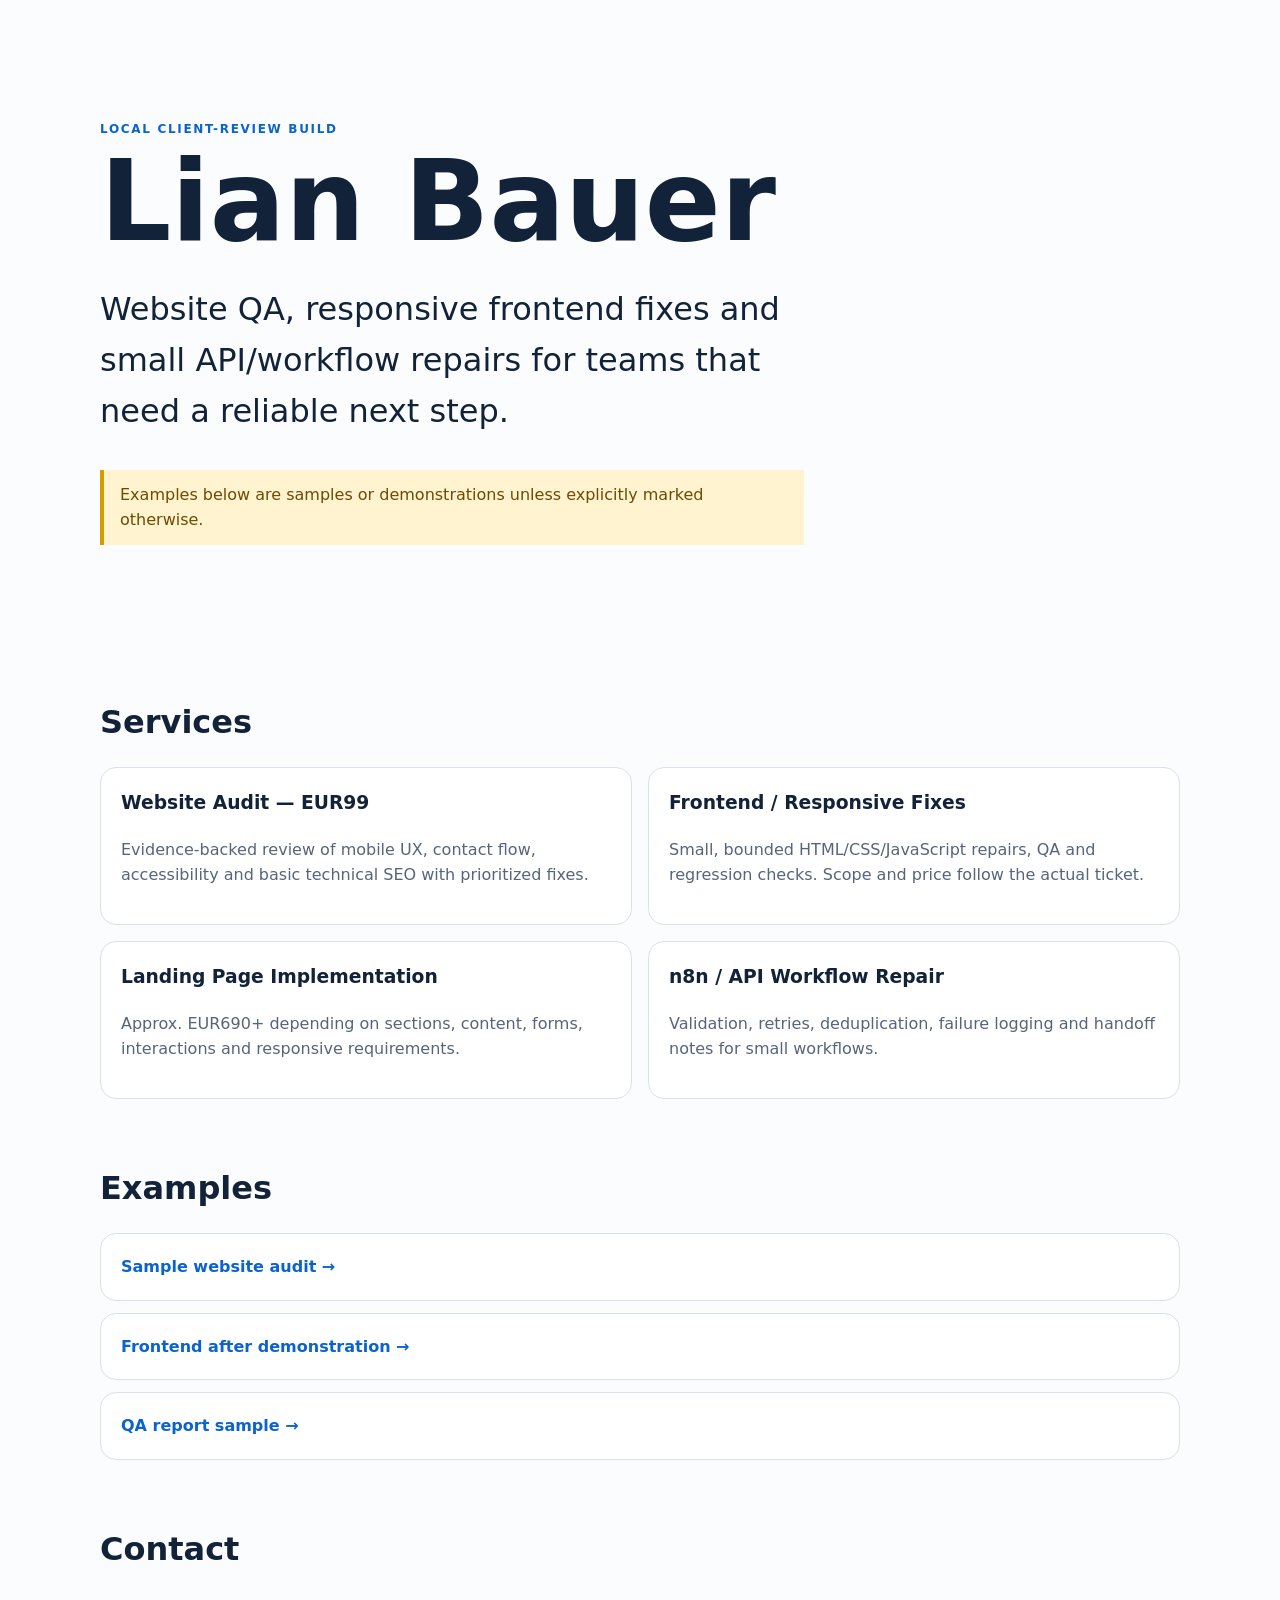
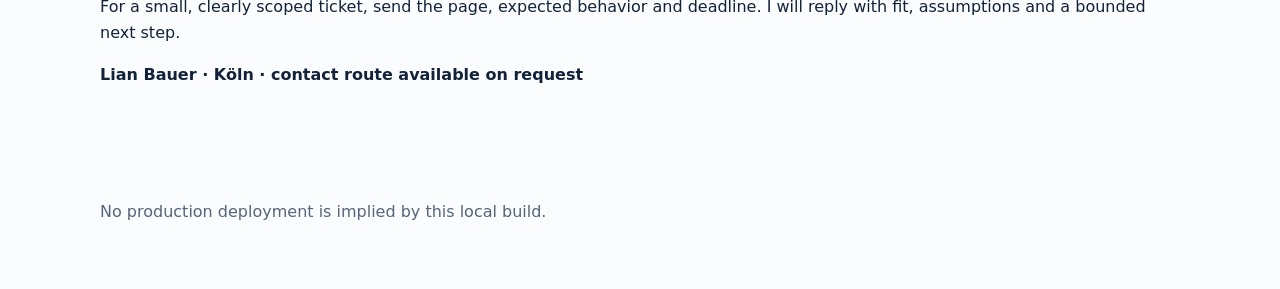
==== index.html @ b645bde7 "publish public portfolio" ====
<!doctype html>
<html lang="en">
<head><meta charset="utf-8"><meta name="viewport" content="width=device-width, initial-scale=1"><meta name="description" content="Lian Bauer provides bounded website QA, responsive frontend fixes and small API or workflow repairs."><meta name="theme-color" content="#0b63ce"><title>Lian Bauer — Website QA & Frontend Fixes</title><link rel="stylesheet" href="styles.css"></head>
<body>
  <header class="shell hero">
    <p class="kicker">LOCAL CLIENT-REVIEW BUILD</p>
    <h1>Lian Bauer</h1>
    <p class="lede">Website QA, responsive frontend fixes and small API/workflow repairs for teams that need a reliable next step.</p>
    <p class="truth">Examples below are samples or demonstrations unless explicitly marked otherwise.</p>
  </header>
  <main class="shell">
    <section><h2>Services</h2><div class="grid">
      <article><h3>Website Audit — EUR99</h3><p>Evidence-backed review of mobile UX, contact flow, accessibility and basic technical SEO with prioritized fixes.</p></article>
      <article><h3>Frontend / Responsive Fixes</h3><p>Small, bounded HTML/CSS/JavaScript repairs, QA and regression checks. Scope and price follow the actual ticket.</p></article>
      <article><h3>Landing Page Implementation</h3><p>Approx. EUR690+ depending on sections, content, forms, interactions and responsive requirements.</p></article>
      <article><h3>n8n / API Workflow Repair</h3><p>Validation, retries, deduplication, failure logging and handoff notes for small workflows.</p></article>
    </div></section>
    <section><h2>Examples</h2><div class="links">
      <a href="examples/audit.html">Sample website audit →</a>
      <a href="examples/demo.html">Frontend after demonstration →</a>
      <a href="examples/qa.html">QA report sample →</a>
    </div></section>
    <section><h2>Contact</h2><p>For a small, clearly scoped ticket, send the page, expected behavior and deadline. I will reply with fit, assumptions and a bounded next step.</p><p class="contact">Lian Bauer · Köln · contact route available on request</p></section>
  </main>
  <footer class="shell"><p>No production deployment is implied by this local build.</p></footer>
</body>
</html>
---- styles.css ----
:root { color-scheme: light; --ink: #122238; --muted: #56657a; --line: #d8e1ed; --accent: #0b63ce; --wash: #eef5ff; }
* { box-sizing: border-box; }
body { margin: 0; font: 16px/1.6 system-ui, sans-serif; color: var(--ink); background: #fbfcfe; }
.shell { width: min(1080px, calc(100% - 2rem)); margin: auto; }
.hero { padding: 12vh 0 8vh; }
.kicker { color: var(--accent); font-size: .75rem; font-weight: 800; letter-spacing: .14em; }
h1 { font-size: clamp(3.5rem, 10vw, 7rem); line-height: .9; margin: .4rem 0 1.5rem; }
h2 { margin: 4rem 0 1.2rem; font-size: 2rem; }
h3 { margin-top: 0; }
.lede { max-width: 44rem; font-size: clamp(1.25rem, 3vw, 2rem); }
.truth { color: #6f4a00; background: #fff4cf; padding: .75rem 1rem; border-left: 4px solid #d99a00; max-width: 44rem; }
.grid { display: grid; grid-template-columns: repeat(2, minmax(0, 1fr)); gap: 1rem; }
article, .links a { display: block; border: 1px solid var(--line); border-radius: 1rem; padding: 1.25rem; background: white; }
article p { color: var(--muted); }
.links { display: grid; gap: .75rem; }
.links a { color: var(--accent); font-weight: 700; text-decoration: none; }
.contact { font-weight: 700; }
footer { padding: 5rem 0 3rem; color: var(--muted); }
@media (max-width: 640px) { .grid { grid-template-columns: 1fr; } .hero { padding-top: 8vh; } }
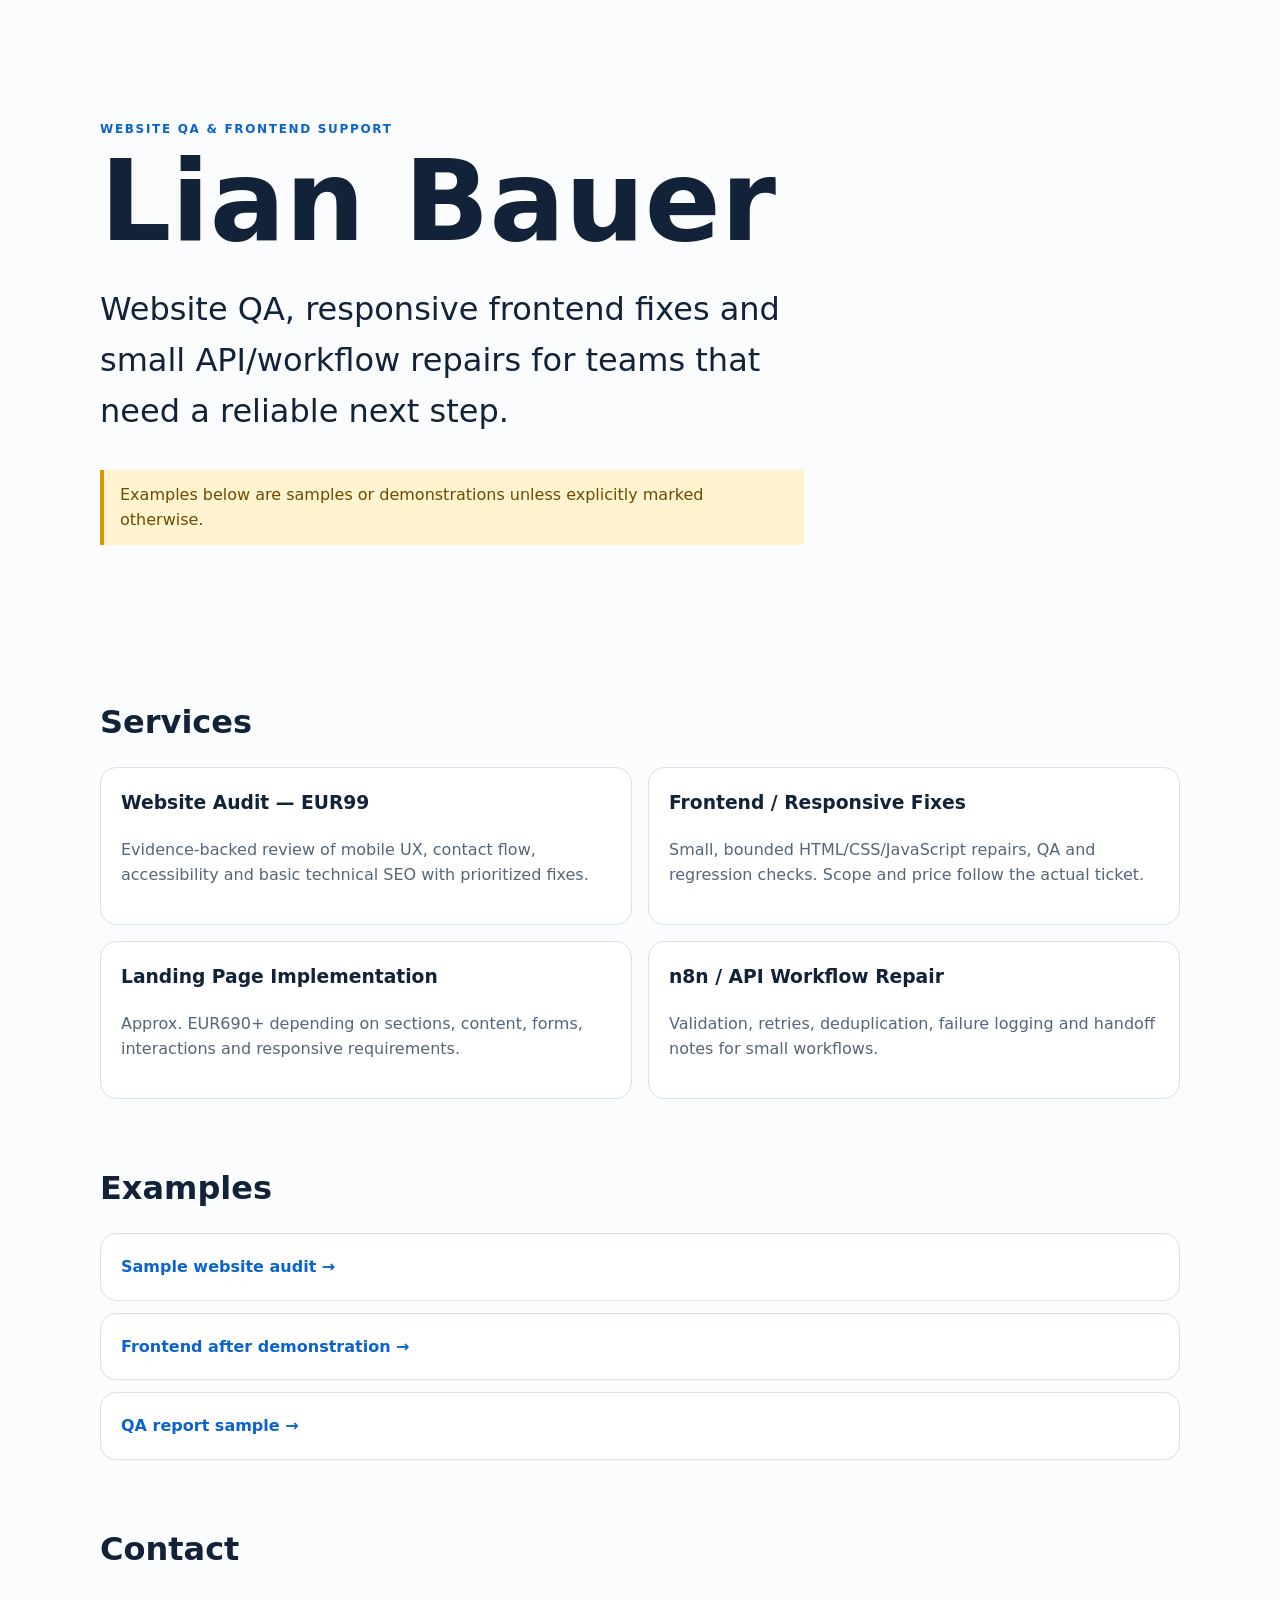
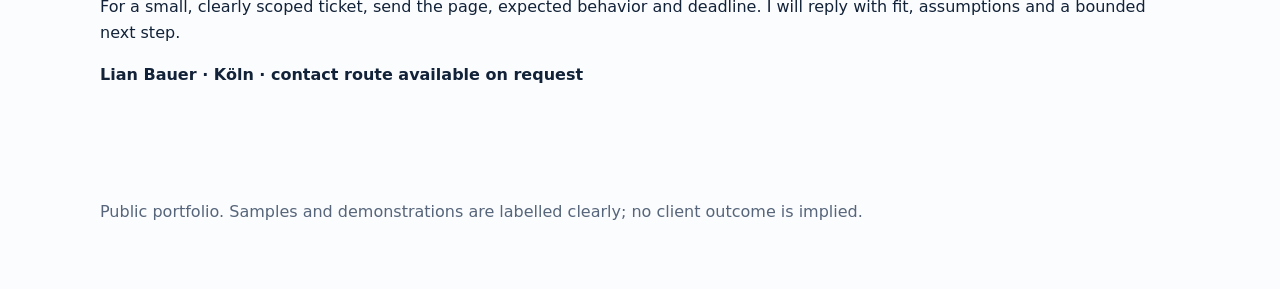
==== commit b829f3e5: "clarify public portfolio status" ====
--- a/index.html
+++ b/index.html
@@ -3,7 +3,7 @@
 <head><meta charset="utf-8"><meta name="viewport" content="width=device-width, initial-scale=1"><meta name="description" content="Lian Bauer provides bounded website QA, responsive frontend fixes and small API or workflow repairs."><meta name="theme-color" content="#0b63ce"><title>Lian Bauer — Website QA & Frontend Fixes</title><link rel="stylesheet" href="styles.css"></head>
 <body>
   <header class="shell hero">
-    <p class="kicker">LOCAL CLIENT-REVIEW BUILD</p>
+    <p class="kicker">WEBSITE QA & FRONTEND SUPPORT</p>
     <h1>Lian Bauer</h1>
     <p class="lede">Website QA, responsive frontend fixes and small API/workflow repairs for teams that need a reliable next step.</p>
     <p class="truth">Examples below are samples or demonstrations unless explicitly marked otherwise.</p>
@@ -22,6 +22,6 @@
     </div></section>
     <section><h2>Contact</h2><p>For a small, clearly scoped ticket, send the page, expected behavior and deadline. I will reply with fit, assumptions and a bounded next step.</p><p class="contact">Lian Bauer · Köln · contact route available on request</p></section>
   </main>
-  <footer class="shell"><p>No production deployment is implied by this local build.</p></footer>
+  <footer class="shell"><p>Public portfolio. Samples and demonstrations are labelled clearly; no client outcome is implied.</p></footer>
 </body>
 </html>
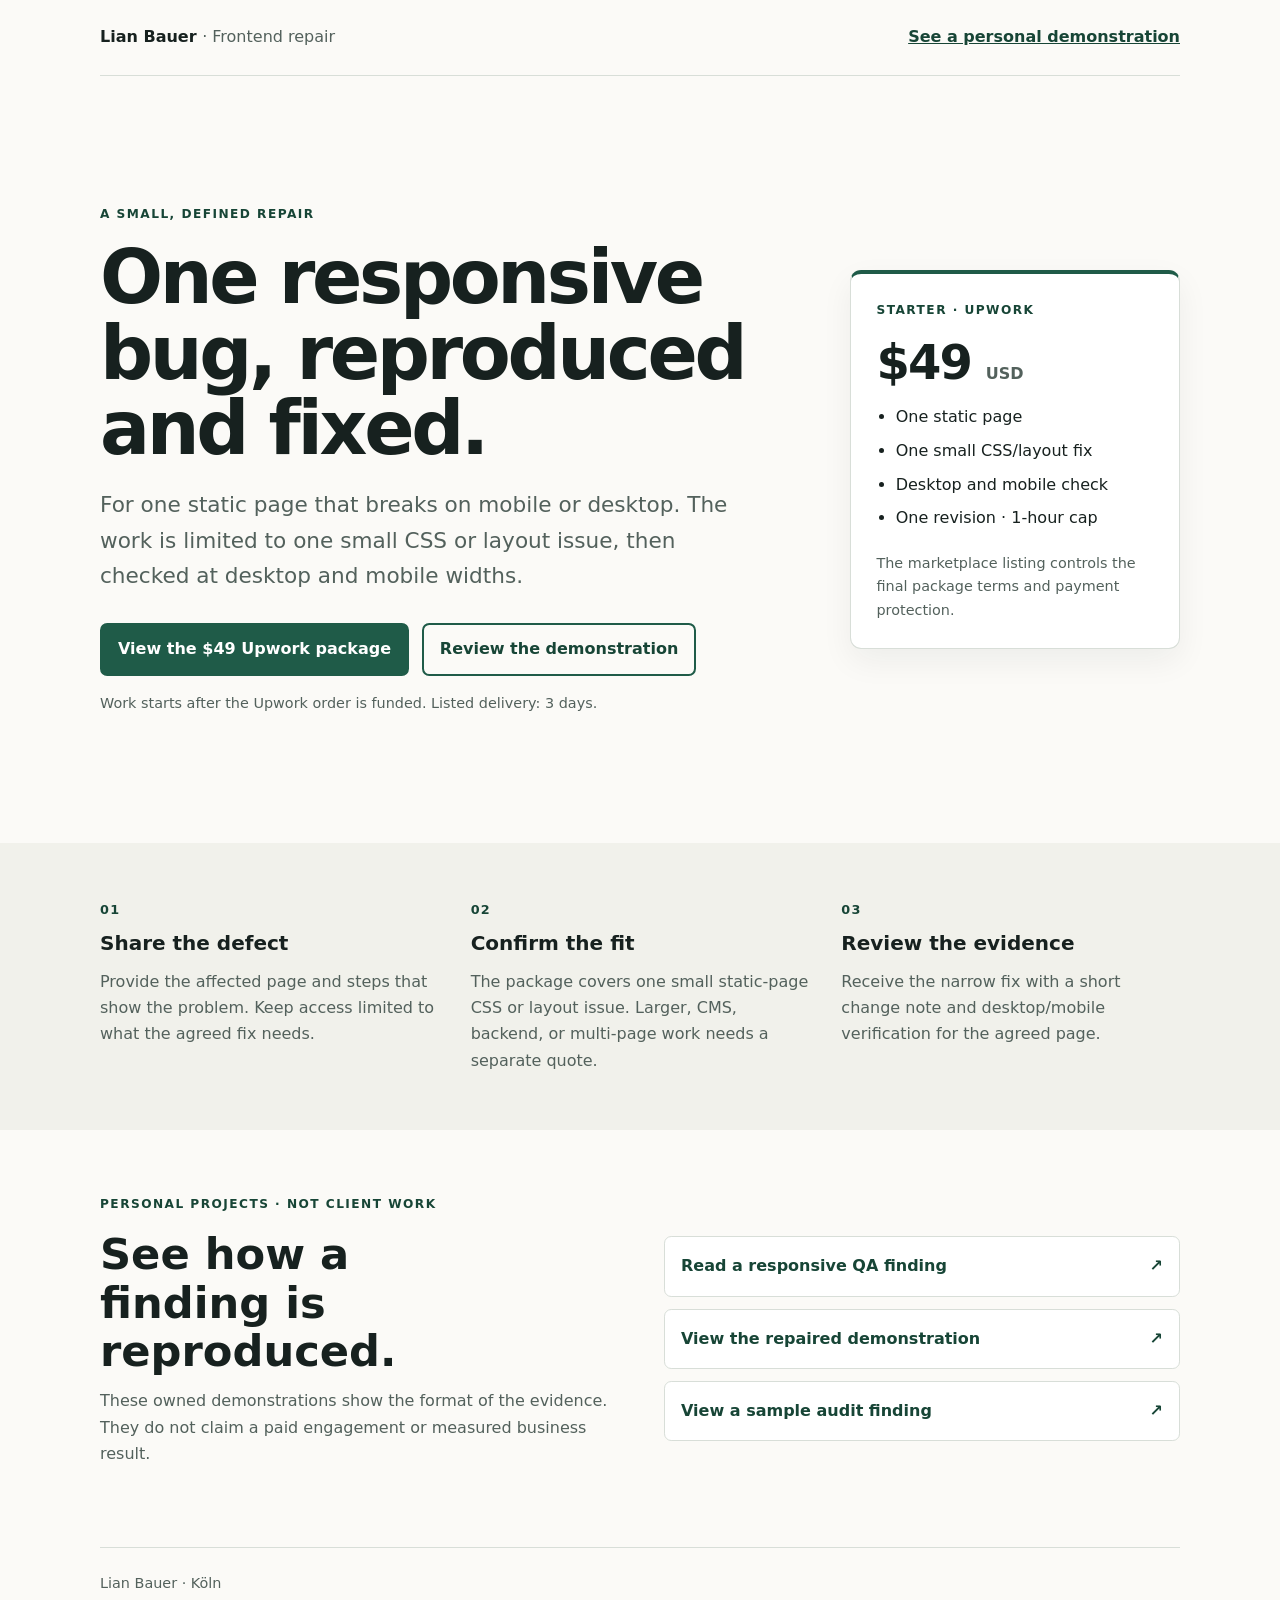
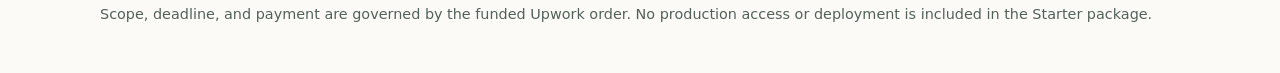
==== commit a0d95506: "Publish conversion-focused frontend repair portfolio" ====
--- a/index.html
+++ b/index.html
@@ -1,27 +1,70 @@
 <!doctype html>
 <html lang="en">
-<head><meta charset="utf-8"><meta name="viewport" content="width=device-width, initial-scale=1"><meta name="description" content="Lian Bauer provides bounded website QA, responsive frontend fixes and small API or workflow repairs."><meta name="theme-color" content="#0b63ce"><title>Lian Bauer — Website QA & Frontend Fixes</title><link rel="stylesheet" href="styles.css"></head>
+<head>
+  <meta charset="utf-8">
+  <meta name="viewport" content="width=device-width, initial-scale=1">
+  <meta name="description" content="A fixed-scope responsive CSS repair for one static page, with desktop and mobile verification.">
+  <meta name="theme-color" content="#f5f4f0">
+  <title>One Responsive Frontend Fix — Lian Bauer</title>
+  <link rel="icon" href="favicon.svg" type="image/svg+xml">
+  <link rel="stylesheet" href="styles.css">
+</head>
 <body>
-  <header class="shell hero">
-    <p class="kicker">WEBSITE QA & FRONTEND SUPPORT</p>
-    <h1>Lian Bauer</h1>
-    <p class="lede">Website QA, responsive frontend fixes and small API/workflow repairs for teams that need a reliable next step.</p>
-    <p class="truth">Examples below are samples or demonstrations unless explicitly marked otherwise.</p>
+  <header class="shell topbar">
+    <a class="wordmark" href="index.html" aria-label="Lian Bauer home">Lian Bauer <span>· Frontend repair</span></a>
+    <a class="text-link" href="#proof">See a personal demonstration</a>
   </header>
-  <main class="shell">
-    <section><h2>Services</h2><div class="grid">
-      <article><h3>Website Audit — EUR99</h3><p>Evidence-backed review of mobile UX, contact flow, accessibility and basic technical SEO with prioritized fixes.</p></article>
-      <article><h3>Frontend / Responsive Fixes</h3><p>Small, bounded HTML/CSS/JavaScript repairs, QA and regression checks. Scope and price follow the actual ticket.</p></article>
-      <article><h3>Landing Page Implementation</h3><p>Approx. EUR690+ depending on sections, content, forms, interactions and responsive requirements.</p></article>
-      <article><h3>n8n / API Workflow Repair</h3><p>Validation, retries, deduplication, failure logging and handoff notes for small workflows.</p></article>
-    </div></section>
-    <section><h2>Examples</h2><div class="links">
-      <a href="examples/audit.html">Sample website audit →</a>
-      <a href="examples/demo.html">Frontend after demonstration →</a>
-      <a href="examples/qa.html">QA report sample →</a>
-    </div></section>
-    <section><h2>Contact</h2><p>For a small, clearly scoped ticket, send the page, expected behavior and deadline. I will reply with fit, assumptions and a bounded next step.</p><p class="contact">Lian Bauer · Köln · contact route available on request</p></section>
+
+  <main>
+    <section class="shell hero" aria-labelledby="offer-title">
+      <div class="hero-copy">
+        <p class="eyebrow">A SMALL, DEFINED REPAIR</p>
+        <h1 id="offer-title">One responsive bug, reproduced and fixed.</h1>
+        <p class="lede">For one static page that breaks on mobile or desktop. The work is limited to one small CSS or layout issue, then checked at desktop and mobile widths.</p>
+        <div class="actions">
+          <a class="button primary" href="https://www.upwork.com/services/product/development-it-i-will-reproduce-and-fix-one-responsive-frontend-bug-on-your-website-2103158938986307155">View the $49 Upwork package</a>
+          <a class="button secondary" href="#proof">Review the demonstration</a>
+        </div>
+        <p class="quiet">Work starts after the Upwork order is funded. Listed delivery: 3 days.</p>
+      </div>
+      <aside class="offer-card" aria-label="Starter package details">
+        <p class="eyebrow">STARTER · UPWORK</p>
+        <p class="price">$49 <span>USD</span></p>
+        <ul>
+          <li>One static page</li>
+          <li>One small CSS/layout fix</li>
+          <li>Desktop and mobile check</li>
+          <li>One revision · 1-hour cap</li>
+        </ul>
+        <p class="fine-print">The marketplace listing controls the final package terms and payment protection.</p>
+      </aside>
+    </section>
+
+    <section class="band">
+      <div class="shell steps">
+        <div><p class="step-number">01</p><h2>Share the defect</h2><p>Provide the affected page and steps that show the problem. Keep access limited to what the agreed fix needs.</p></div>
+        <div><p class="step-number">02</p><h2>Confirm the fit</h2><p>The package covers one small static-page CSS or layout issue. Larger, CMS, backend, or multi-page work needs a separate quote.</p></div>
+        <div><p class="step-number">03</p><h2>Review the evidence</h2><p>Receive the narrow fix with a short change note and desktop/mobile verification for the agreed page.</p></div>
+      </div>
+    </section>
+
+    <section class="shell proof" id="proof" aria-labelledby="proof-title">
+      <div>
+        <p class="eyebrow">PERSONAL PROJECTS · NOT CLIENT WORK</p>
+        <h2 id="proof-title">See how a finding is reproduced.</h2>
+        <p>These owned demonstrations show the format of the evidence. They do not claim a paid engagement or measured business result.</p>
+      </div>
+      <div class="proof-links">
+        <a href="examples/qa.html">Read a responsive QA finding <span aria-hidden="true">↗</span></a>
+        <a href="examples/demo.html">View the repaired demonstration <span aria-hidden="true">↗</span></a>
+        <a href="examples/audit.html">View a sample audit finding <span aria-hidden="true">↗</span></a>
+      </div>
+    </section>
   </main>
-  <footer class="shell"><p>Public portfolio. Samples and demonstrations are labelled clearly; no client outcome is implied.</p></footer>
+
+  <footer class="shell footer">
+    <p>Lian Bauer · Köln</p>
+    <p>Scope, deadline, and payment are governed by the funded Upwork order. No production access or deployment is included in the Starter package.</p>
+  </footer>
 </body>
 </html>
--- a/styles.css
+++ b/styles.css
@@ -1,19 +1,71 @@
-:root { color-scheme: light; --ink: #122238; --muted: #56657a; --line: #d8e1ed; --accent: #0b63ce; --wash: #eef5ff; }
+:root {
+  color-scheme: light;
+  --ink: #17211f;
+  --muted: #53615c;
+  --line: #d8ded8;
+  --paper: #fbfaf7;
+  --wash: #f1f1eb;
+  --green: #1f5b48;
+  --green-dark: #174536;
+  --focus: #ad4f08;
+}
 * { box-sizing: border-box; }
-body { margin: 0; font: 16px/1.6 system-ui, sans-serif; color: var(--ink); background: #fbfcfe; }
-.shell { width: min(1080px, calc(100% - 2rem)); margin: auto; }
-.hero { padding: 12vh 0 8vh; }
-.kicker { color: var(--accent); font-size: .75rem; font-weight: 800; letter-spacing: .14em; }
-h1 { font-size: clamp(3.5rem, 10vw, 7rem); line-height: .9; margin: .4rem 0 1.5rem; }
-h2 { margin: 4rem 0 1.2rem; font-size: 2rem; }
-h3 { margin-top: 0; }
-.lede { max-width: 44rem; font-size: clamp(1.25rem, 3vw, 2rem); }
-.truth { color: #6f4a00; background: #fff4cf; padding: .75rem 1rem; border-left: 4px solid #d99a00; max-width: 44rem; }
-.grid { display: grid; grid-template-columns: repeat(2, minmax(0, 1fr)); gap: 1rem; }
-article, .links a { display: block; border: 1px solid var(--line); border-radius: 1rem; padding: 1.25rem; background: white; }
-article p { color: var(--muted); }
-.links { display: grid; gap: .75rem; }
-.links a { color: var(--accent); font-weight: 700; text-decoration: none; }
-.contact { font-weight: 700; }
-footer { padding: 5rem 0 3rem; color: var(--muted); }
-@media (max-width: 640px) { .grid { grid-template-columns: 1fr; } .hero { padding-top: 8vh; } }
+html { scroll-behavior: smooth; }
+body { margin: 0; color: var(--ink); background: var(--paper); font: 16px/1.65 system-ui, sans-serif; }
+a { color: inherit; }
+a:focus-visible { outline: 3px solid var(--focus); outline-offset: 4px; border-radius: 4px; }
+.shell { width: min(1080px, calc(100% - 2.5rem)); margin-inline: auto; }
+.topbar { min-height: 76px; display: flex; align-items: center; justify-content: space-between; gap: 1rem; border-bottom: 1px solid var(--line); }
+.wordmark { font-weight: 750; text-decoration: none; }
+.wordmark span { color: var(--muted); font-weight: 450; }
+.text-link { color: var(--green-dark); font-weight: 650; }
+.hero { display: grid; grid-template-columns: minmax(0, 1.6fr) minmax(260px, .8fr); align-items: center; gap: clamp(2rem, 7vw, 6rem); padding-block: clamp(4rem, 10vw, 8rem); }
+.hero-copy { max-width: 680px; }
+.eyebrow { margin: 0 0 1rem; color: var(--green-dark); font-size: .76rem; font-weight: 800; letter-spacing: .12em; }
+h1, h2, p { margin-top: 0; }
+h1 { max-width: 18ch; margin-bottom: 1.25rem; font-size: clamp(2.5rem, 5.8vw, 4.7rem); line-height: 1.02; letter-spacing: -.045em; }
+.lede { max-width: 42rem; color: var(--muted); font-size: clamp(1.15rem, 2vw, 1.35rem); }
+.actions { display: flex; flex-wrap: wrap; gap: .8rem; margin-top: 1.8rem; }
+.button { min-height: 48px; display: inline-flex; align-items: center; justify-content: center; padding: .7rem 1rem; border: 2px solid var(--green); border-radius: .45rem; font-weight: 750; text-align: center; text-decoration: none; }
+.primary { color: white; background: var(--green); }
+.primary:hover { background: var(--green-dark); border-color: var(--green-dark); }
+.secondary { color: var(--green-dark); background: transparent; }
+.secondary:hover { background: var(--wash); }
+.quiet, .fine-print { color: var(--muted); font-size: .9rem; }
+.quiet { margin: 1rem 0 0; }
+.offer-card { padding: 1.6rem; border: 1px solid var(--line); border-top: 4px solid var(--green); border-radius: .7rem; background: white; box-shadow: 0 12px 32px rgb(23 33 31 / 6%); }
+.price { margin: 0 0 .75rem; font-size: 3rem; font-weight: 800; line-height: 1.1; letter-spacing: -.04em; }
+.price span { color: var(--muted); font-size: 1rem; font-weight: 600; letter-spacing: 0; }
+ul { padding-left: 1.2rem; }
+li { margin-block: .45rem; }
+.fine-print { margin: 1.25rem 0 0; }
+.band { background: var(--wash); }
+.steps { display: grid; grid-template-columns: repeat(3, minmax(0, 1fr)); gap: 2rem; padding-block: 3.5rem; }
+.steps h2 { margin-bottom: .55rem; font-size: 1.25rem; }
+.steps p:not(.step-number) { margin: 0; color: var(--muted); }
+.step-number { margin-bottom: .4rem; color: var(--green-dark); font-size: .8rem; font-weight: 800; letter-spacing: .1em; }
+.proof { display: grid; grid-template-columns: 1fr 1fr; gap: 3rem; padding-block: 4rem; }
+.proof h2 { max-width: 14ch; margin-bottom: .8rem; font-size: clamp(1.8rem, 3.5vw, 2.7rem); line-height: 1.12; }
+.proof > div:first-child > p:last-child { max-width: 34rem; color: var(--muted); }
+.proof-links { display: grid; align-content: center; gap: .75rem; }
+.proof-links a { display: flex; justify-content: space-between; gap: 1rem; padding: 1rem; border: 1px solid var(--line); border-radius: .45rem; background: white; color: var(--green-dark); font-weight: 700; text-decoration: none; }
+.proof-links a:hover { border-color: var(--green); }
+.footer { padding-block: 1.5rem 2.5rem; border-top: 1px solid var(--line); color: var(--muted); font-size: .9rem; }
+.footer p { margin-bottom: .4rem; }
+@media (max-width: 700px) {
+  .topbar { align-items: flex-start; flex-direction: column; justify-content: center; padding-block: 1rem; }
+  .hero, .proof { grid-template-columns: 1fr; }
+  .hero { gap: 2rem; padding-block: 3.5rem; }
+  .offer-card { max-width: 440px; }
+  .steps { grid-template-columns: 1fr; gap: 1.6rem; padding-block: 2.5rem; }
+  .proof { gap: 1.5rem; padding-block: 3rem; }
+}
+@media print {
+  body { background: white; }
+  .topbar .text-link, .actions { display: none; }
+  .hero, .proof, .steps { break-inside: avoid; }
+  .hero { padding-block: 2rem; }
+  .offer-card, .proof-links a { box-shadow: none; }
+  a { text-decoration: none; }
+}
+@media (prefers-reduced-motion: reduce) { html { scroll-behavior: auto; } }
